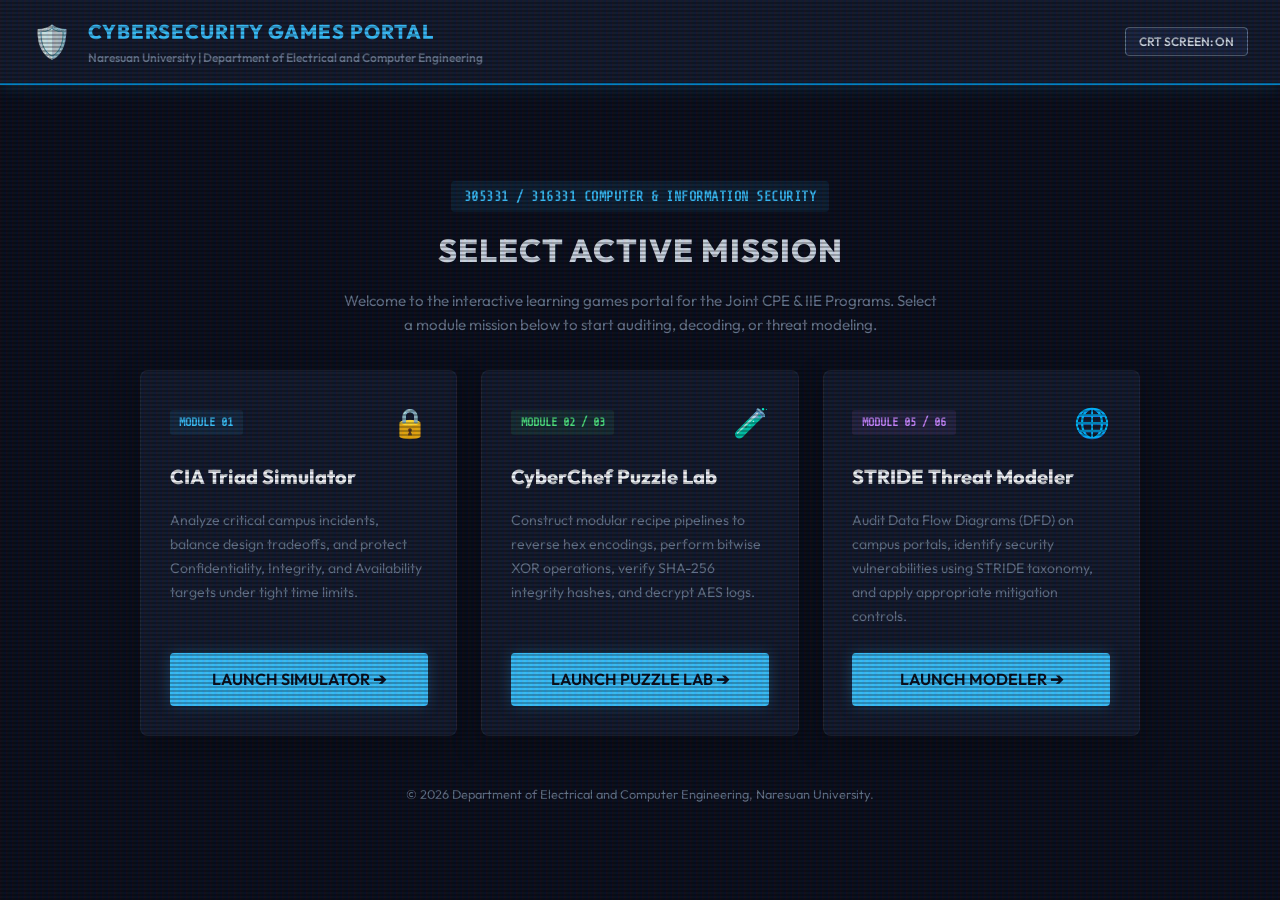
==== index.html @ 5105a7ef "Initialize Cybersecurity Games Portal" ====
<!DOCTYPE html>
<html lang="en">
<head>
  <meta charset="UTF-8">
  <meta name="viewport" content="width=device-width, initial-scale=1.0">
  <title>CPE & IIE Cybersecurity Games Portal - Naresuan University</title>
  <link rel="stylesheet" href="styles.css">
  <link rel="preconnect" href="https://fonts.googleapis.com">
  <link rel="preconnect" href="https://fonts.gstatic.com" crossorigin>
  <link href="https://fonts.googleapis.com/css2?family=Outfit:wght@300;400;600;800&family=Share+Tech+Mono&display=swap" rel="stylesheet">
</head>
<body>
  <!-- Scanline CRT overlays -->
  <div class="scanlines"></div>
  <div class="flicker-overlay"></div>

  <!-- HEADER BAR -->
  <header class="main-header">
    <div class="header-brand">
      <span class="header-logo">🛡️</span>
      <div>
        <h1 class="header-title">CYBERSECURITY GAMES PORTAL</h1>
        <p class="header-subtitle">Naresuan University | Department of Electrical and Computer Engineering</p>
      </div>
    </div>
    <div class="header-controls">
      <button id="scanline-toggle-btn" class="btn btn-secondary btn-sm">CRT SCREEN: ON</button>
    </div>
  </header>

  <main class="main-container">
    <div class="portal-box">
      <div class="portal-header">
        <div class="portal-badge">305331 / 316331 COMPUTER & INFORMATION SECURITY</div>
        <h2 class="portal-title">SELECT ACTIVE MISSION</h2>
        <p class="portal-desc">
          Welcome to the interactive learning games portal for the Joint CPE & IIE Programs. Select a module mission below to start auditing, decoding, or threat modeling.
        </p>
      </div>

      <!-- Games Grid -->
      <div class="games-grid">
        
        <!-- CARD 1: CIA TRIAD -->
        <div class="game-card">
          <div class="game-card-header">
            <span class="card-badge bg-cyan">MODULE 01</span>
            <span class="card-icon">🔒</span>
          </div>
          <h3 class="card-title">CIA Triad Simulator</h3>
          <p class="card-desc">
            Analyze critical campus incidents, balance design tradeoffs, and protect Confidentiality, Integrity, and Availability targets under tight time limits.
          </p>
          <div class="card-footer">
            <a href="https://panupongsk-cyber.github.io/cia-triad-cybersecurity-game/" class="btn btn-primary btn-block" target="_blank">
              LAUNCH SIMULATOR ➔
            </a>
          </div>
        </div>

        <!-- CARD 2: CYBERCHEF PUZZLE LAB -->
        <div class="game-card">
          <div class="game-card-header">
            <span class="card-badge bg-green">MODULE 02 / 03</span>
            <span class="card-icon">🧪</span>
          </div>
          <h3 class="card-title">CyberChef Puzzle Lab</h3>
          <p class="card-desc">
            Construct modular recipe pipelines to reverse hex encodings, perform bitwise XOR operations, verify SHA-256 integrity hashes, and decrypt AES logs.
          </p>
          <div class="card-footer">
            <a href="https://panupongsk-cyber.github.io/cyberchef-puzzle-lab/" class="btn btn-primary btn-block" target="_blank">
              LAUNCH PUZZLE LAB ➔
            </a>
          </div>
        </div>

        <!-- CARD 3: STRIDE THREAT MODELER -->
        <div class="game-card">
          <div class="game-card-header">
            <span class="card-badge bg-purple">MODULE 05 / 06</span>
            <span class="card-icon">🌐</span>
          </div>
          <h3 class="card-title">STRIDE Threat Modeler</h3>
          <p class="card-desc">
            Audit Data Flow Diagrams (DFD) on campus portals, identify security vulnerabilities using STRIDE taxonomy, and apply appropriate mitigation controls.
          </p>
          <div class="card-footer">
            <a href="https://panupongsk-cyber.github.io/stride-threat-modeler/" class="btn btn-primary btn-block" target="_blank">
              LAUNCH MODELER ➔
            </a>
          </div>
        </div>

      </div>

      <footer class="portal-footer">
        © 2026 Department of Electrical and Computer Engineering, Naresuan University.
      </footer>
    </div>
  </main>

  <script src="app.js"></script>
</body>
</html>
---- styles.css ----
/* Root CSS Variables for cohesive styling system */
:root {
  --bg-primary: #0a0f1d;
  --bg-secondary: #131b2e;
  --bg-tertiary: #1b2641;
  --color-text: #cbd5e1;
  --color-text-muted: #64748b;
  --color-accent: #38bdf8;       /* cyan */
  --color-accent-dim: #0284c7;
  --color-green: #4ade80;        /* terminal green */
  --color-purple: #c084fc;      /* modules purple */
  
  --font-sans: 'Outfit', -apple-system, sans-serif;
  --font-mono: 'Share Tech Mono', monospace;
  
  --shadow-neon: 0 0 15px rgba(56, 189, 248, 0.25);
  --glass-border: 1px solid rgba(255, 255, 255, 0.05);
}

/* Accessible/high-contrast override class */
body.no-scanlines {
  --bg-primary: #0f172a;
  --bg-secondary: #1e293b;
  --bg-tertiary: #334155;
  --color-text: #f8fafc;
  --color-text-muted: #94a3b8;
  --shadow-neon: none;
}

body.no-scanlines .scanlines,
body.no-scanlines .flicker-overlay {
  display: none !important;
}

body.no-scanlines * {
  text-shadow: none !important;
  animation: none !important;
}

/* Reset and Layout defaults */
* {
  box-sizing: border-box;
  margin: 0;
  padding: 0;
}

body {
  background-color: var(--bg-primary);
  color: var(--color-text);
  font-family: var(--font-sans);
  line-height: 1.6;
  overflow-x: hidden;
  height: 100vh;
  display: flex;
  flex-direction: column;
}

/* Retro screen overlays */
.scanlines {
  position: fixed;
  top: 0; left: 0; width: 100%; height: 100%;
  background: linear-gradient(
    rgba(18, 16, 16, 0) 50%, 
    rgba(0, 0, 0, 0.25) 50%
  ), linear-gradient(
    90deg, 
    rgba(255, 0, 0, 0.06), 
    rgba(0, 255, 0, 0.02), 
    rgba(0, 0, 255, 0.06)
  );
  background-size: 100% 4px, 6px 100%;
  z-index: 9999;
  pointer-events: none;
}

.flicker-overlay {
  position: fixed;
  top: 0; left: 0; width: 100%; height: 100%;
  background-color: rgba(18, 16, 16, 0.02);
  opacity: 0.15;
  z-index: 9998;
  pointer-events: none;
  animation: crt-flicker 0.15s infinite;
}

@keyframes crt-flicker {
  0% { opacity: 0.15; }
  50% { opacity: 0.18; }
  100% { opacity: 0.14; }
}

/* HEADER BAR */
.main-header {
  background-color: var(--bg-secondary);
  border-bottom: 2px solid var(--color-accent-dim);
  padding: 1rem 2rem;
  display: flex;
  justify-content: space-between;
  align-items: center;
  box-shadow: var(--shadow-neon);
}

.header-brand {
  display: flex;
  align-items: center;
  gap: 1rem;
}

.header-logo {
  font-size: 2rem;
  animation: pulse-glow 2s infinite alternate;
}

@keyframes pulse-glow {
  0% { transform: scale(1); filter: drop-shadow(0 0 2px var(--color-accent)); }
  100% { transform: scale(1.05); filter: drop-shadow(0 0 10px var(--color-accent)); }
}

.header-title {
  font-size: 1.25rem;
  font-weight: 800;
  letter-spacing: 1px;
  color: var(--color-accent);
}

.header-subtitle {
  font-size: 0.75rem;
  color: var(--color-text-muted);
  font-weight: 600;
}

.header-controls {
  display: flex;
  align-items: center;
  gap: 1rem;
}

/* Buttons System */
.btn {
  font-family: var(--font-sans);
  font-weight: 600;
  text-transform: uppercase;
  border-radius: 4px;
  border: 1px solid transparent;
  cursor: pointer;
  transition: all 0.2s ease;
  display: inline-flex;
  align-items: center;
  justify-content: center;
  text-decoration: none;
}

.btn-sm {
  padding: 0.4rem 0.8rem;
  font-size: 0.75rem;
}

.btn-block {
  width: 100%;
  padding: 0.8rem;
}

.btn-primary {
  background-color: var(--color-accent);
  color: var(--bg-primary);
  box-shadow: var(--shadow-neon);
}

.btn-primary:hover {
  background-color: #7dd3fc;
  transform: translateY(-2px);
  box-shadow: 0 0 20px rgba(56, 189, 248, 0.4);
}

.btn-secondary {
  background-color: var(--bg-tertiary);
  color: var(--color-text);
  border: 1px solid var(--color-text-muted);
}

.btn-secondary:hover {
  background-color: rgba(255, 255, 255, 0.05);
}

/* PORTAL LAYOUT */
.main-container {
  flex: 1;
  display: flex;
  justify-content: center;
  align-items: center;
  padding: 2rem;
}

.portal-box {
  width: 100%;
  max-width: 1000px;
  display: flex;
  flex-direction: column;
  gap: 2rem;
  animation: fade-in 0.5s ease-out;
}

@keyframes fade-in {
  0% { opacity: 0; transform: translateY(15px); }
  100% { opacity: 1; transform: translateY(0); }
}

.portal-header {
  text-align: center;
  display: flex;
  flex-direction: column;
  align-items: center;
  gap: 0.8rem;
}

.portal-badge {
  font-family: var(--font-mono);
  background-color: rgba(56, 189, 248, 0.1);
  color: var(--color-accent);
  display: inline-block;
  padding: 0.3rem 0.8rem;
  border-radius: 4px;
  font-size: 0.85rem;
  font-weight: 600;
  letter-spacing: 0.5px;
}

.portal-title {
  font-size: 2rem;
  font-weight: 800;
  letter-spacing: 1px;
}

.portal-desc {
  max-width: 600px;
  font-size: 0.95rem;
  color: var(--color-text-muted);
  line-height: 1.6;
}

/* Games Grid Layout */
.games-grid {
  display: grid;
  grid-template-columns: repeat(auto-fit, minmax(280px, 1fr));
  gap: 1.5rem;
}

/* Game Card elements */
.game-card {
  background-color: var(--bg-secondary);
  border: var(--glass-border);
  border-radius: 8px;
  padding: 1.8rem;
  display: flex;
  flex-direction: column;
  gap: 1rem;
  transition: all 0.3s cubic-bezier(0.16, 1, 0.3, 1);
  box-shadow: 0 10px 30px rgba(0, 0, 0, 0.3);
}

.game-card:hover {
  transform: translateY(-5px);
  border-color: var(--color-accent-dim);
  box-shadow: var(--shadow-neon);
}

.game-card-header {
  display: flex;
  justify-content: space-between;
  align-items: center;
}

.card-badge {
  font-family: var(--font-mono);
  font-size: 0.75rem;
  font-weight: 800;
  padding: 0.2rem 0.6rem;
  border-radius: 3px;
}

.bg-cyan {
  background-color: rgba(56, 189, 248, 0.1);
  color: var(--color-accent);
}

.bg-green {
  background-color: rgba(74, 222, 128, 0.1);
  color: var(--color-green);
}

.bg-purple {
  background-color: rgba(192, 132, 252, 0.1);
  color: var(--color-purple);
}

.card-icon {
  font-size: 1.8rem;
}

.card-title {
  font-size: 1.25rem;
  font-weight: 800;
  color: #f1f5f9;
}

.card-desc {
  font-size: 0.88rem;
  color: var(--color-text-muted);
  line-height: 1.7;
  flex: 1;
}

.card-footer {
  margin-top: 0.5rem;
}

.portal-footer {
  text-align: center;
  font-size: 0.8rem;
  color: var(--color-text-muted);
  margin-top: 1rem;
}
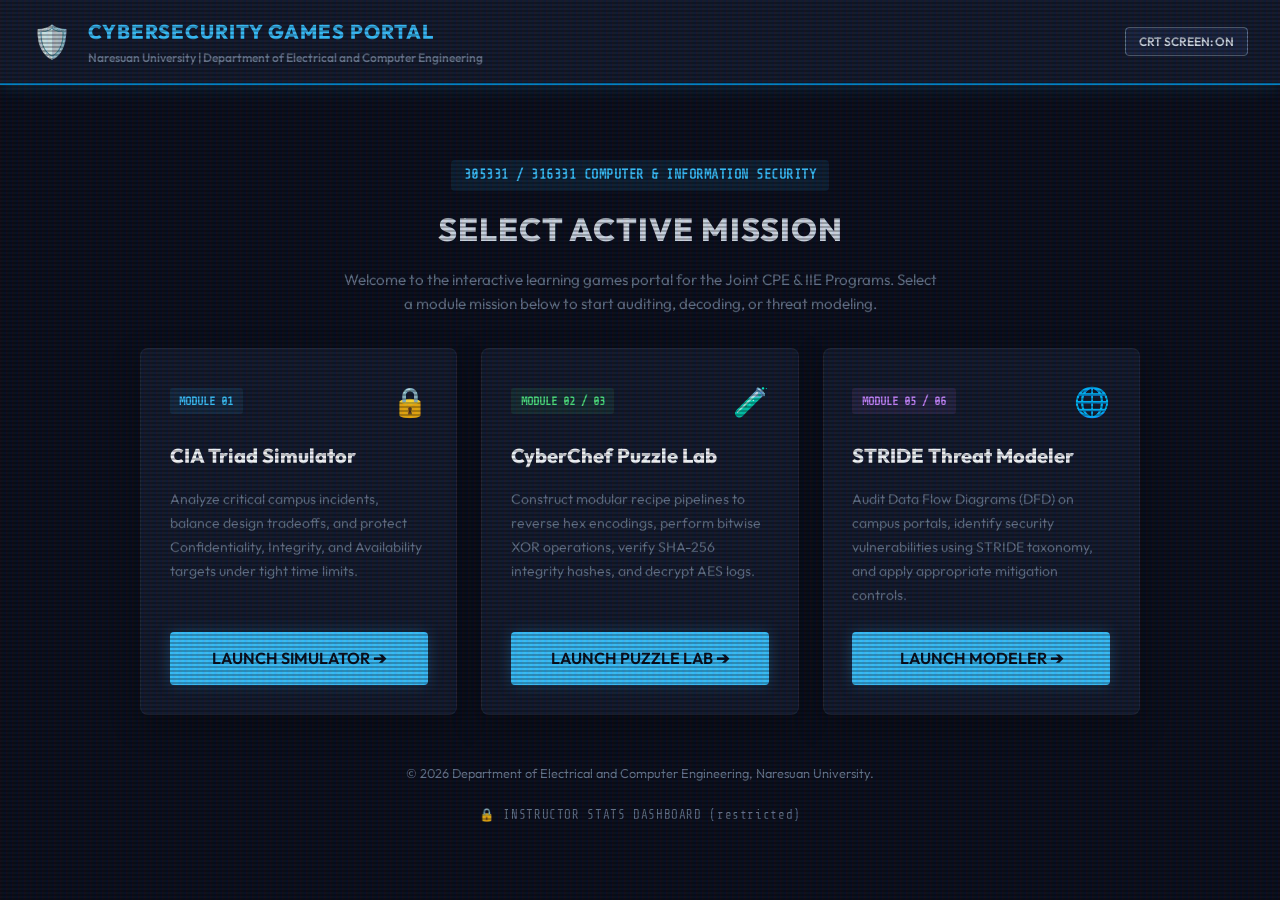
==== commit 3181a1c4: "feat: add instructor stats dashboard and link in portal footer" ====
--- a/index.html
+++ b/index.html
@@ -96,6 +96,10 @@
 
       <footer class="portal-footer">
         © 2026 Department of Electrical and Computer Engineering, Naresuan University.
+        <br><br>
+        <a href="instructor.html" style="font-size:0.78rem; color:#64748b; text-decoration:none; font-family:'Share Tech Mono',monospace; letter-spacing:0.05em;">
+          🔒 INSTRUCTOR STATS DASHBOARD (restricted)
+        </a>
       </footer>
     </div>
   </main>
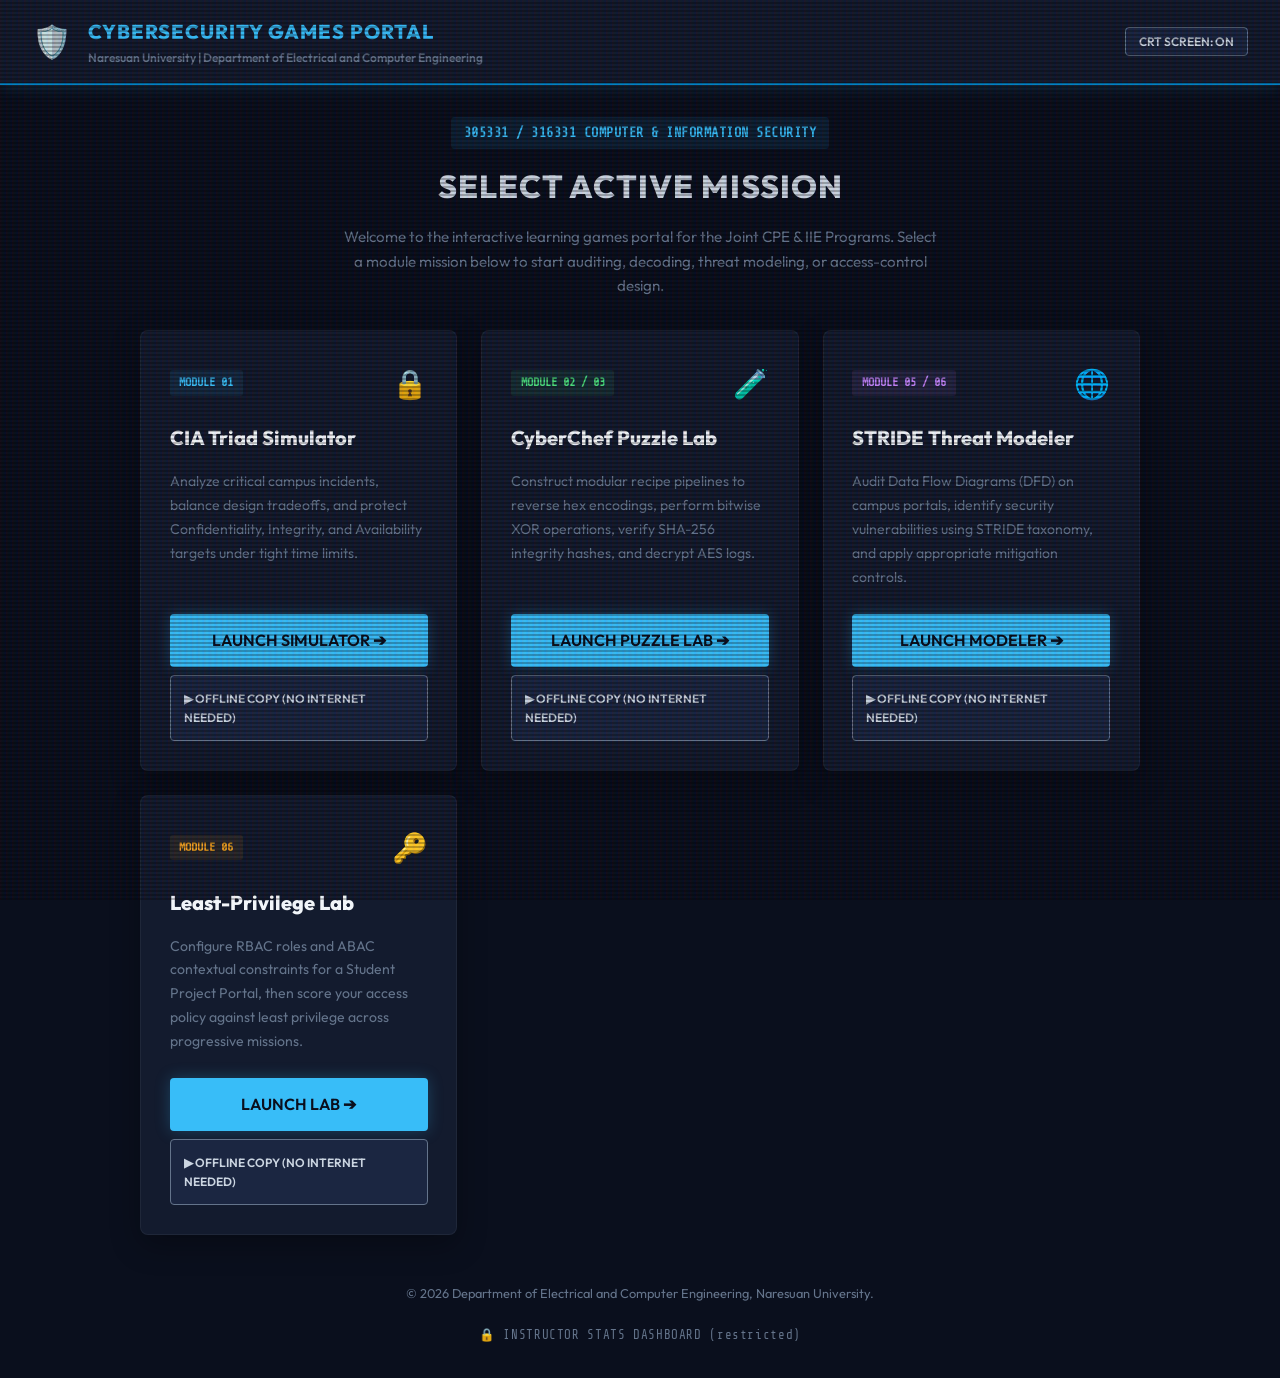
==== commit 4884c45b: "feat: add Least-Privilege Lab card to the portal Add a 4th mission card (RBAC/ABAC Least-Privilege L" ====
--- a/index.html
+++ b/index.html
@@ -34,7 +34,7 @@
         <div class="portal-badge">305331 / 316331 COMPUTER & INFORMATION SECURITY</div>
         <h2 class="portal-title">SELECT ACTIVE MISSION</h2>
         <p class="portal-desc">
-          Welcome to the interactive learning games portal for the Joint CPE & IIE Programs. Select a module mission below to start auditing, decoding, or threat modeling.
+          Welcome to the interactive learning games portal for the Joint CPE & IIE Programs. Select a module mission below to start auditing, decoding, threat modeling, or access-control design.
         </p>
       </div>
 
@@ -55,6 +55,9 @@
             <a href="https://panupongsk-cyber.github.io/cia-triad-cybersecurity-game/" class="btn btn-primary btn-block" target="_blank">
               LAUNCH SIMULATOR ➔
             </a>
+            <a href="../cia-triad-game/index.html" class="btn btn-secondary btn-block btn-sm" style="margin-top: 0.5rem;" target="_blank">
+              ▶ OFFLINE COPY (no internet needed)
+            </a>
           </div>
         </div>
 
@@ -72,6 +75,9 @@
             <a href="https://panupongsk-cyber.github.io/cyberchef-puzzle-lab/" class="btn btn-primary btn-block" target="_blank">
               LAUNCH PUZZLE LAB ➔
             </a>
+            <a href="../cyberchef-puzzle-lab/index.html" class="btn btn-secondary btn-block btn-sm" style="margin-top: 0.5rem;" target="_blank">
+              ▶ OFFLINE COPY (no internet needed)
+            </a>
           </div>
         </div>
 
@@ -88,6 +94,29 @@
           <div class="card-footer">
             <a href="https://panupongsk-cyber.github.io/stride-threat-modeler/" class="btn btn-primary btn-block" target="_blank">
               LAUNCH MODELER ➔
+            </a>
+            <a href="../stride-threat-modeler/index.html" class="btn btn-secondary btn-block btn-sm" style="margin-top: 0.5rem;" target="_blank">
+              ▶ OFFLINE COPY (no internet needed)
+            </a>
+          </div>
+        </div>
+
+        <!-- CARD 4: LEAST-PRIVILEGE LAB -->
+        <div class="game-card">
+          <div class="game-card-header">
+            <span class="card-badge bg-amber">MODULE 06</span>
+            <span class="card-icon">🔑</span>
+          </div>
+          <h3 class="card-title">Least-Privilege Lab</h3>
+          <p class="card-desc">
+            Configure RBAC roles and ABAC contextual constraints for a Student Project Portal, then score your access policy against least privilege across progressive missions.
+          </p>
+          <div class="card-footer">
+            <a href="https://panupongsk-cyber.github.io/least-privilege-lab/" class="btn btn-primary btn-block" target="_blank">
+              LAUNCH LAB ➔
+            </a>
+            <a href="../least-privilege-lab/index.html" class="btn btn-secondary btn-block btn-sm" style="margin-top: 0.5rem;" target="_blank">
+              ▶ OFFLINE COPY (no internet needed)
             </a>
           </div>
         </div>
--- a/styles.css
+++ b/styles.css
@@ -9,6 +9,7 @@
   --color-accent-dim: #0284c7;
   --color-green: #4ade80;        /* terminal green */
   --color-purple: #c084fc;      /* modules purple */
+  --color-amber: #f5a524;       /* access-control amber */
   
   --font-sans: 'Outfit', -apple-system, sans-serif;
   --font-mono: 'Share Tech Mono', monospace;
@@ -293,6 +294,11 @@
   color: var(--color-purple);
 }
 
+.bg-amber {
+  background-color: rgba(245, 165, 36, 0.1);
+  color: var(--color-amber);
+}
+
 .card-icon {
   font-size: 1.8rem;
 }
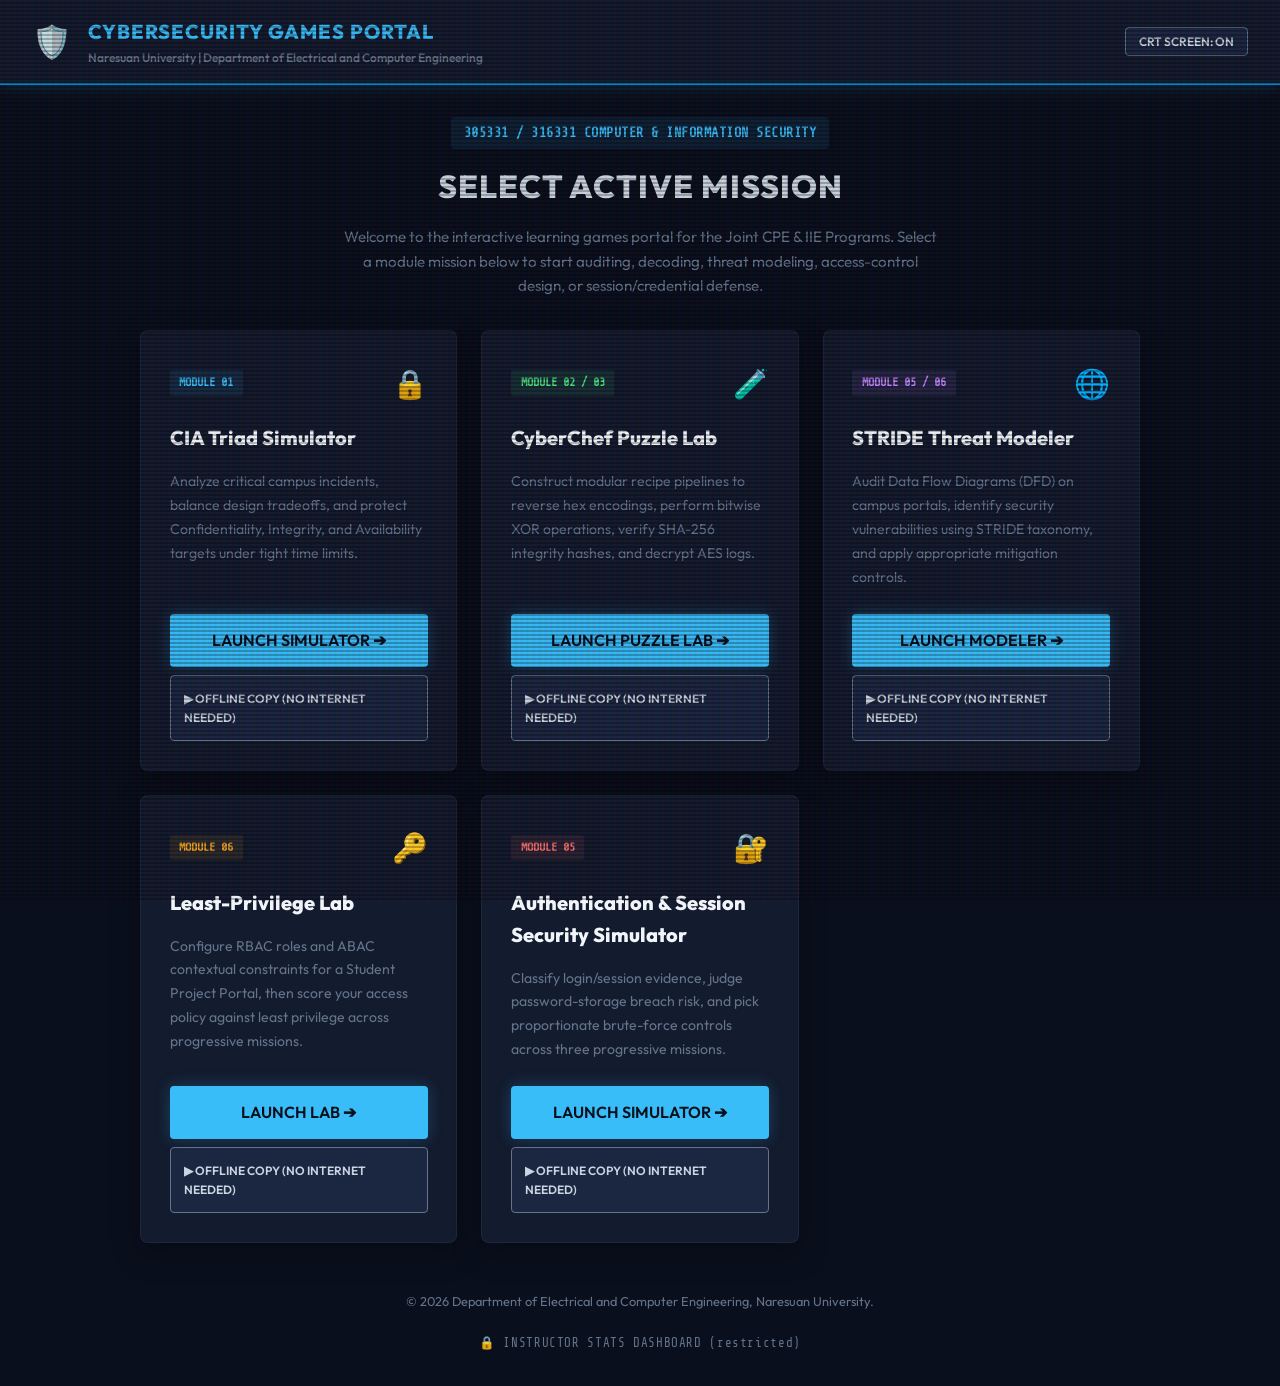
==== commit ef9a2444: "feat: add Authentication & Session Security Simulator card Add a 5th mission card linking to https:/" ====
--- a/index.html
+++ b/index.html
@@ -34,7 +34,7 @@
         <div class="portal-badge">305331 / 316331 COMPUTER & INFORMATION SECURITY</div>
         <h2 class="portal-title">SELECT ACTIVE MISSION</h2>
         <p class="portal-desc">
-          Welcome to the interactive learning games portal for the Joint CPE & IIE Programs. Select a module mission below to start auditing, decoding, threat modeling, or access-control design.
+          Welcome to the interactive learning games portal for the Joint CPE & IIE Programs. Select a module mission below to start auditing, decoding, threat modeling, access-control design, or session/credential defense.
         </p>
       </div>
 
@@ -121,6 +121,26 @@
           </div>
         </div>
 
+        <!-- CARD 5: AUTHENTICATION & SESSION SECURITY SIMULATOR -->
+        <div class="game-card">
+          <div class="game-card-header">
+            <span class="card-badge bg-red">MODULE 05</span>
+            <span class="card-icon">🔐</span>
+          </div>
+          <h3 class="card-title">Authentication &amp; Session Security Simulator</h3>
+          <p class="card-desc">
+            Classify login/session evidence, judge password-storage breach risk, and pick proportionate brute-force controls across three progressive missions.
+          </p>
+          <div class="card-footer">
+            <a href="https://panupongsk-cyber.github.io/auth-session-lab/" class="btn btn-primary btn-block" target="_blank">
+              LAUNCH SIMULATOR ➔
+            </a>
+            <a href="../auth-session-lab/index.html" class="btn btn-secondary btn-block btn-sm" style="margin-top: 0.5rem;" target="_blank">
+              ▶ OFFLINE COPY (no internet needed)
+            </a>
+          </div>
+        </div>
+
       </div>
 
       <footer class="portal-footer">
--- a/styles.css
+++ b/styles.css
@@ -10,6 +10,7 @@
   --color-green: #4ade80;        /* terminal green */
   --color-purple: #c084fc;      /* modules purple */
   --color-amber: #f5a524;       /* access-control amber */
+  --color-red: #f87171;         /* session/credential red */
   
   --font-sans: 'Outfit', -apple-system, sans-serif;
   --font-mono: 'Share Tech Mono', monospace;
@@ -299,6 +300,11 @@
   color: var(--color-amber);
 }
 
+.bg-red {
+  background-color: rgba(248, 113, 113, 0.1);
+  color: var(--color-red);
+}
+
 .card-icon {
   font-size: 1.8rem;
 }
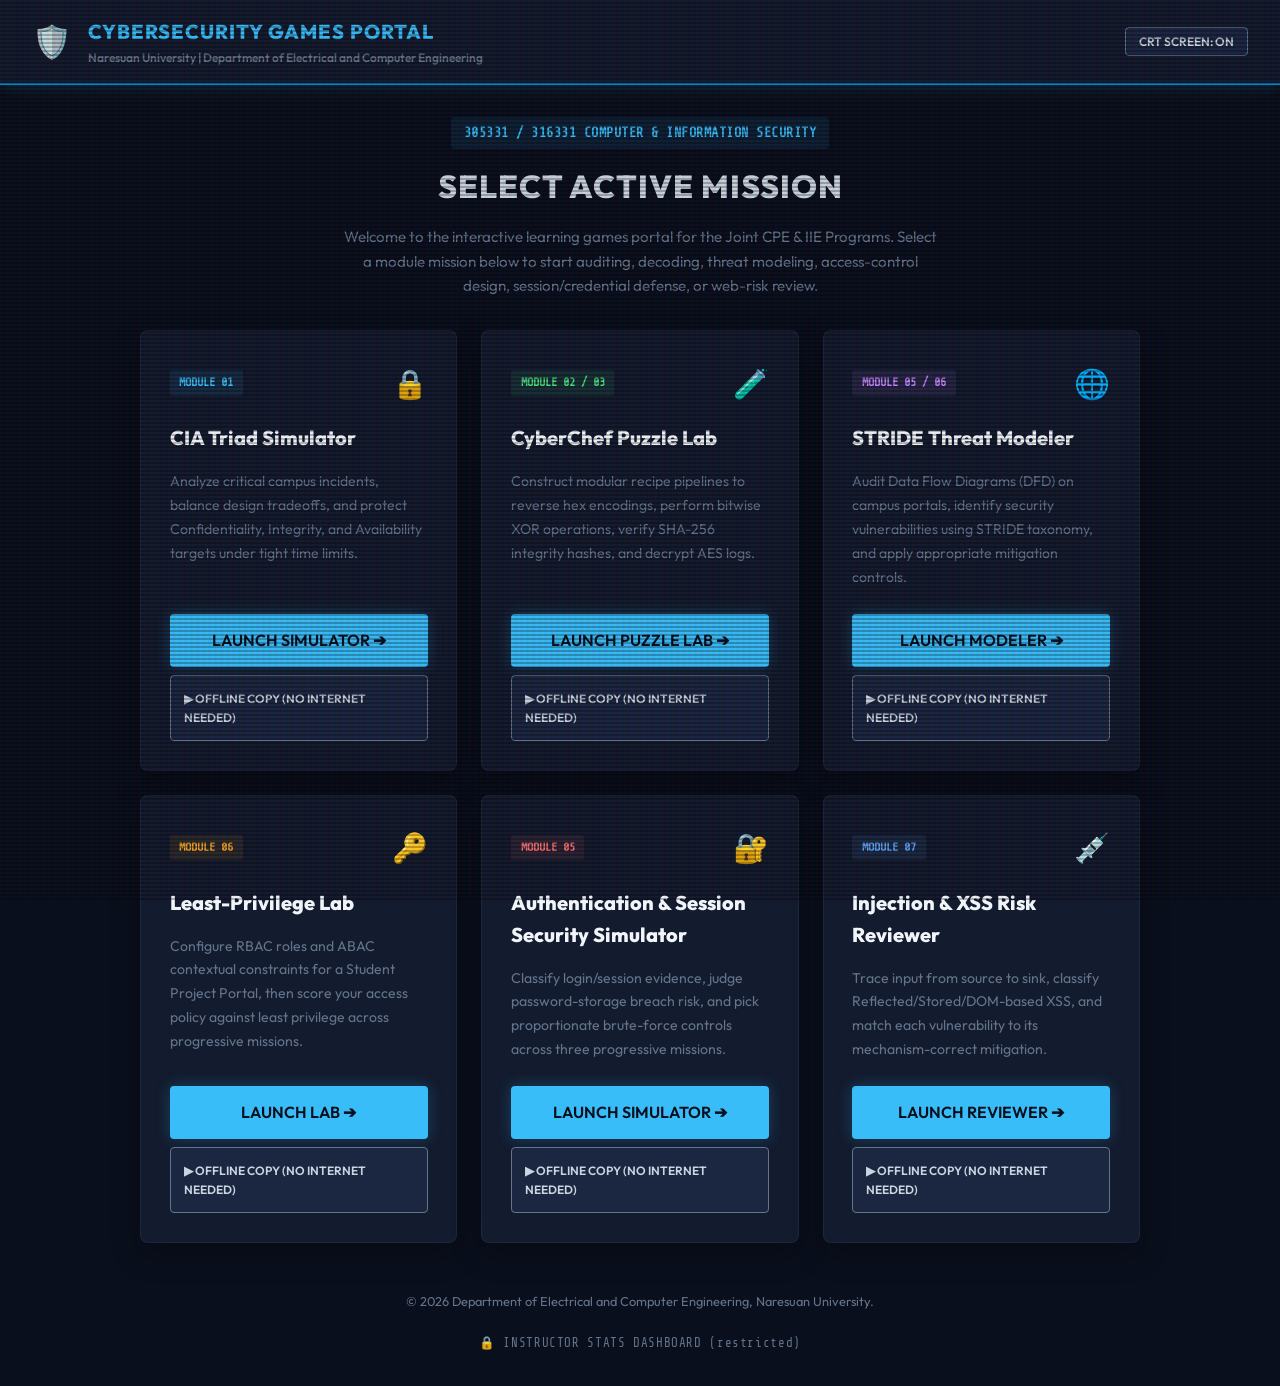
==== commit 44115e29: "feat: add Injection & XSS Risk Reviewer card Add a 6th mission card linking to https://panupongsk-cy" ====
--- a/index.html
+++ b/index.html
@@ -34,7 +34,7 @@
         <div class="portal-badge">305331 / 316331 COMPUTER & INFORMATION SECURITY</div>
         <h2 class="portal-title">SELECT ACTIVE MISSION</h2>
         <p class="portal-desc">
-          Welcome to the interactive learning games portal for the Joint CPE & IIE Programs. Select a module mission below to start auditing, decoding, threat modeling, access-control design, or session/credential defense.
+          Welcome to the interactive learning games portal for the Joint CPE & IIE Programs. Select a module mission below to start auditing, decoding, threat modeling, access-control design, session/credential defense, or web-risk review.
         </p>
       </div>
 
@@ -141,6 +141,26 @@
           </div>
         </div>
 
+        <!-- CARD 6: INJECTION & XSS RISK REVIEWER -->
+        <div class="game-card">
+          <div class="game-card-header">
+            <span class="card-badge bg-blue">MODULE 07</span>
+            <span class="card-icon">💉</span>
+          </div>
+          <h3 class="card-title">Injection &amp; XSS Risk Reviewer</h3>
+          <p class="card-desc">
+            Trace input from source to sink, classify Reflected/Stored/DOM-based XSS, and match each vulnerability to its mechanism-correct mitigation.
+          </p>
+          <div class="card-footer">
+            <a href="https://panupongsk-cyber.github.io/injection-xss-reviewer/" class="btn btn-primary btn-block" target="_blank">
+              LAUNCH REVIEWER ➔
+            </a>
+            <a href="../injection-xss-reviewer/index.html" class="btn btn-secondary btn-block btn-sm" style="margin-top: 0.5rem;" target="_blank">
+              ▶ OFFLINE COPY (no internet needed)
+            </a>
+          </div>
+        </div>
+
       </div>
 
       <footer class="portal-footer">
--- a/styles.css
+++ b/styles.css
@@ -11,6 +11,7 @@
   --color-purple: #c084fc;      /* modules purple */
   --color-amber: #f5a524;       /* access-control amber */
   --color-red: #f87171;         /* session/credential red */
+  --color-blue: #60a5fa;        /* web-risk blue */
   
   --font-sans: 'Outfit', -apple-system, sans-serif;
   --font-mono: 'Share Tech Mono', monospace;
@@ -305,6 +306,11 @@
   color: var(--color-red);
 }
 
+.bg-blue {
+  background-color: rgba(96, 165, 250, 0.1);
+  color: var(--color-blue);
+}
+
 .card-icon {
   font-size: 1.8rem;
 }
